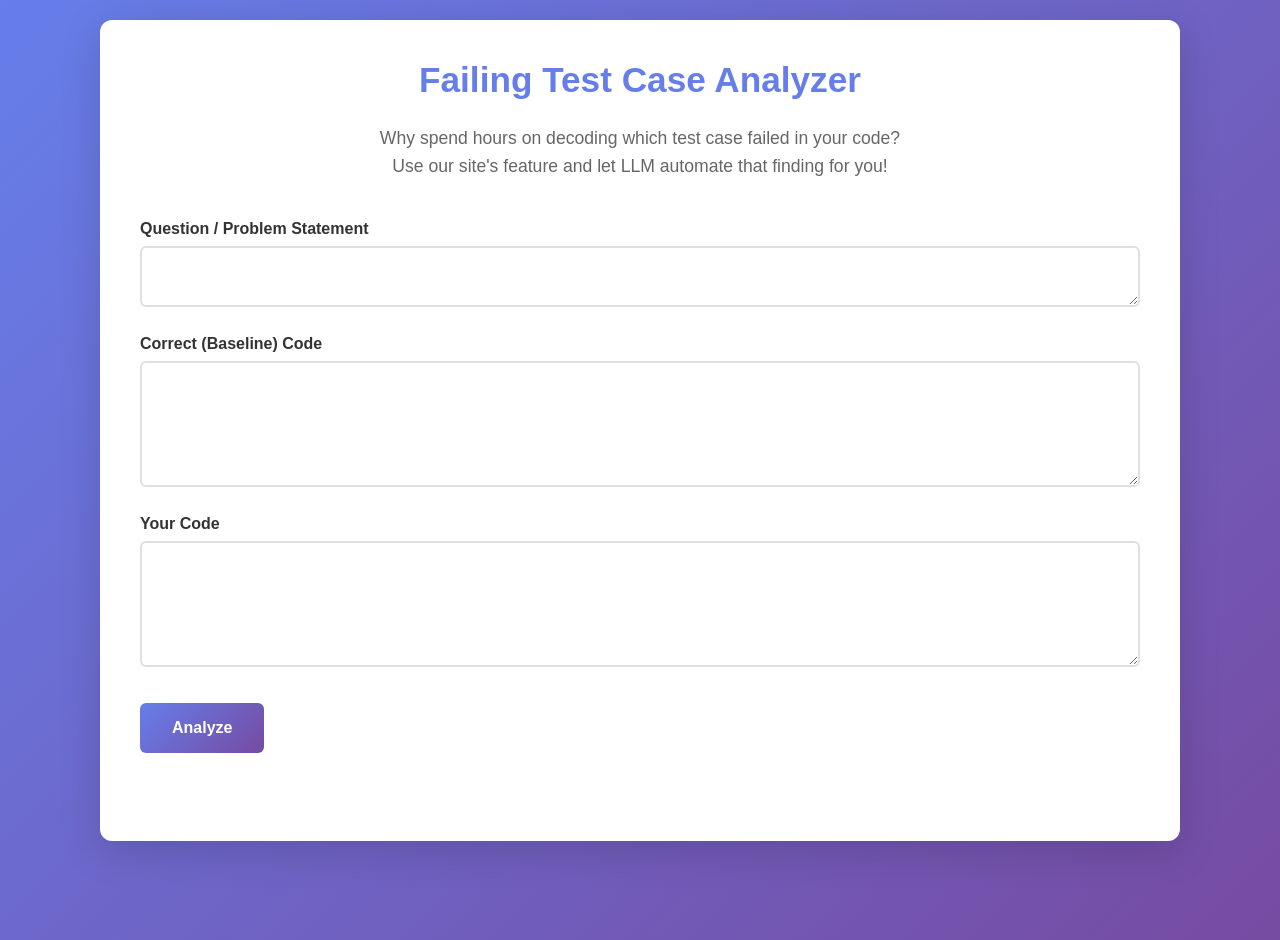
==== templates/index.html @ 674622d2 "Added a frontend page to test the api responses, use uvicorn to host the site locally on any desired" ====
<!DOCTYPE html>
<html lang="en">
<head>
    <meta charset="UTF-8" />
    <meta name="viewport" content="width=device-width, initial-scale=1.0" />
    <title>Failing Test Case Analyzer</title>
    <link rel="stylesheet" href="/static/style.css" />
</head>
<body>
    <div class="container">
        <h1>Failing Test Case Analyzer</h1>
        <p class="tagline">Why spend hours on decoding which test case failed in your code? <br />Use our site's feature and let LLM automate that finding for you!</p>

        <form id="demo-form">
            <label for="question">Question / Problem Statement</label>
            <textarea id="question" name="question" rows="2" required></textarea>

            <label for="baseline_code">Correct (Baseline) Code</label>
            <textarea id="baseline_code" name="baseline_code" rows="6" required></textarea>

            <label for="user_code">Your Code</label>
            <textarea id="user_code" name="user_code" rows="6" required></textarea>

            <button type="submit">Analyze</button>
        </form>

        <div id="result" class="result-area"></div>
    </div>

    <script>
        const form = document.getElementById('demo-form');
        const resultDiv = document.getElementById('result');

        form.addEventListener('submit', async (e) => {
            e.preventDefault();
            resultDiv.innerHTML = '<p class="loading">Processing... This may take a minute.</p>';

            const data = {
                question: form.question.value,
                baseline_code: form.baseline_code.value,
                user_code: form.user_code.value,
            };

            try {
                const response = await fetch('/analyze', {
                    method: 'POST',
                    headers: { 'Content-Type': 'application/json' },
                    body: JSON.stringify(data),
                });
                const json = await response.json();
                
                // Parse and display only relevant fields
                displayResults(json);
            } catch (err) {
                resultDiv.innerHTML = '<p class="error">Error: ' + err.message + '</p>';
            }
        });

        function displayResults(data) {
            let html = '<div class="results-wrapper">';

            // Question section
            if (data.question) {
                html += `<div class="result-section">
                    <h3>Question</h3>
                    <div class="result-field">${escapeHtml(data.question)}</div>
                </div>`;
            }

            // Failing Test Case section
            if (data.failing_tc) {
                html += `<div class="result-section">
                    <h3>Failing Test Case</h3>
                    <div class="result-field">${escapeHtml(data.failing_tc)}</div>
                </div>`;
            }

            // Status indicators (boolean fields)
            html += '<div class="result-section status-section">';
            html += '<h3>Analysis Status</h3>';
            html += '<div class="status-row">';

            if (data.verified_failing_tc !== undefined) {
                html += `<div class="status-item">
                    <label>Failing TC Verified:</label>
                    <button class="status-btn ${data.verified_failing_tc ? 'success' : 'error'}">${data.verified_failing_tc ? '✓ Yes' : '✗ No'}</button>
                </div>`;
            }

            if (data.verified_simplified_tc !== undefined) {
                html += `<div class="status-item">
                    <label>Simplified TC Verified:</label>
                    <button class="status-btn ${data.verified_simplified_tc ? 'success' : 'error'}">${data.verified_simplified_tc ? '✓ Yes' : '✗ No'}</button>
                </div>`;
            }

            if (data.valid_tc !== undefined) {
                html += `<div class="status-item">
                    <label>Valid Test Case:</label>
                    <button class="status-btn ${data.valid_tc ? 'success' : 'error'}">${data.valid_tc ? '✓ Yes' : '✗ No'}</button>
                </div>`;
            }

            html += '</div></div>';

            // Final Explanation (prominent section) - prefer parsed_explanation
            if (data.parsed_explanation && Array.isArray(data.parsed_explanation) && data.parsed_explanation.length > 0) {
                html += `<div class="result-section explanation-section">
                    <h2>Explanation</h2>
                    <div class="explanation-content" id="explanation-content"></div>
                </div>`;
            } else if (data.final_explanation) {
                html += `<div class="result-section explanation-section">
                    <h2>Explanation</h2>
                    <div class="explanation-content">${escapeHtml(data.final_explanation).replace(/\n/g, '<br>')}</div>
                </div>`;
            }

            html += '</div>';
            resultDiv.innerHTML = html;

            // render parsed explanation blocks if present
            if (data.parsed_explanation && Array.isArray(data.parsed_explanation)) {
                const container = document.getElementById('explanation-content');
                if (container) {
                    container.innerHTML = renderBlocks(data.parsed_explanation);
                    // add interaction: arrow chips clickable
                    container.querySelectorAll('.arrow-chip').forEach(chip => {
                        chip.addEventListener('click', () => {
                            container.querySelectorAll('.arrow-chip').forEach(c=>c.classList.remove('active'));
                            chip.classList.add('active');
                        })
                    });
                }
            }
        }

        function renderBlocks(blocks) {
            let out = '';
            for (const b of blocks) {
                if (b.type === 'heading') {
                    out += `<h3>${renderInline(b.inline)}</h3>`;
                } else if (b.type === 'subheading') {
                    out += `<h4 style="margin-top:0.25rem;color:#444">${renderInline(b.inline)}</h4>`;
                } else if (b.type === 'paragraph') {
                    out += `<div class="para">${renderInline(b.inline).replace(/\n/g,'<br>')}</div>`;
                } else if (b.type === 'bullet_list' || b.type === 'ordered_list') {
                    const tag = b.type === 'ordered_list' ? 'ol' : 'ul';
                    out += `<${tag}>`;
                    for (const item of b.items) {
                        out += `<li>${renderInline(item.inline)}</li>`;
                    }
                    out += `</${tag}>`;
                } else if (b.type === 'arrow_line') {
                    out += `<div class="arrow-line">`;
                    b.steps.forEach((step, idx) => {
                        out += `<span class="arrow-chip" data-idx="${idx}">${renderInline(step)}</span>`;
                        if (idx < b.steps.length-1) out += `<span class="arrow-sep">→</span>`;
                    });
                    out += `</div>`;
                }
            }
            return out;
        }

        function renderInline(inlineSegments) {
            if (!Array.isArray(inlineSegments)) return '';
            let html = '';
            for (const seg of inlineSegments) {
                if (seg.type === 'bold') {
                    html += `<strong>${escapeHtml(seg.text)}</strong>`;
                } else {
                    html += escapeHtml(seg.text);
                }
            }
            return html;
        }

        function escapeHtml(text) {
            const div = document.createElement('div');
            div.textContent = text;
            return div.innerHTML;
        }
    </script>
</body>
</html>
---- static/style.css ----
body {
  font-family: -apple-system, BlinkMacSystemFont, 'Segoe UI', Roboto, Helvetica, Arial, sans-serif;
  background: linear-gradient(135deg, #667eea 0%, #764ba2 100%);
  margin: 0;
  padding: 20px;
  color: #333;
  min-height: 100vh;
}

.container {
  max-width: 1000px;
  margin: 0 auto;
  background: #fff;
  border-radius: 12px;
  box-shadow: 0 10px 40px rgba(0, 0, 0, 0.15);
  padding: 2.5rem;
}

h1 {
  margin-top: 0;
  text-align: center;
  color: #667eea;
  font-size: 2.2rem;
}

.tagline {
  text-align: center;
  font-size: 1.1rem;
  color: #666;
  margin-bottom: 2.5rem;
  line-height: 1.6;
}

label {
  display: block;
  margin: 1.5rem 0 0.5rem;
  font-weight: 600;
  color: #333;
}

textarea {
  width: 100%;
  padding: 0.8rem;
  font-family: 'Courier New', monospace;
  font-size: 0.9rem;
  border: 2px solid #e0e0e0;
  border-radius: 6px;
  box-sizing: border-box;
  transition: border-color 0.3s;
}

textarea:focus {
  outline: none;
  border-color: #667eea;
}

button[type="submit"] {
  margin-top: 2rem;
  padding: 1rem 2rem;
  font-size: 1rem;
  font-weight: 600;
  background: linear-gradient(135deg, #667eea 0%, #764ba2 100%);
  color: #fff;
  border: none;
  border-radius: 6px;
  cursor: pointer;
  transition: transform 0.2s, box-shadow 0.2s;
}

button[type="submit"]:hover {
  transform: translateY(-2px);
  box-shadow: 0 5px 20px rgba(102, 126, 234, 0.4);
}

button[type="submit"]:active {
  transform: translateY(0);
}

/* Results Section */
.result-area {
  margin-top: 3rem;
}

.results-wrapper {
  display: flex;
  flex-direction: column;
  gap: 2rem;
}

.result-section {
  background: #f9f9f9;
  border-left: 4px solid #667eea;
  padding: 1.5rem;
  border-radius: 6px;
  animation: slideIn 0.3s ease-out;
}

@keyframes slideIn {
  from {
    opacity: 0;
    transform: translateY(10px);
  }
  to {
    opacity: 1;
    transform: translateY(0);
  }
}

.result-section h3 {
  margin-top: 0;
  color: #667eea;
  font-size: 1.1rem;
  margin-bottom: 1rem;
}

.result-section h2 {
  margin-top: 0;
  color: #764ba2;
  font-size: 1.4rem;
}

.result-field {
  background: #fff;
  padding: 1rem;
  border-radius: 4px;
  line-height: 1.6;
  white-space: pre-wrap;
  word-wrap: break-word;
  font-family: 'Courier New', monospace;
  font-size: 0.95rem;
  color: #333;
}

/* Status Section */
.status-section {
  border-left-color: #764ba2;
}

.status-row {
  display: flex;
  gap: 1.5rem;
  flex-wrap: wrap;
}

.status-item {
  display: flex;
  align-items: center;
  gap: 0.8rem;
}

.status-item label {
  margin: 0;
  font-size: 0.95rem;
  font-weight: 600;
}

.status-btn {
  padding: 0.5rem 1rem;
  border: none;
  border-radius: 4px;
  font-weight: 600;
  cursor: default;
  font-size: 0.9rem;
  color: #fff;
  transition: transform 0.2s;
}

.status-btn.success {
  background: #10b981;
  box-shadow: 0 2px 8px rgba(16, 185, 129, 0.3);
}

.status-btn.error {
  background: #ef4444;
  box-shadow: 0 2px 8px rgba(239, 68, 68, 0.3);
}

/* Explanation Section (Prominent) */
.explanation-section {
  border-left-color: #10b981;
  background: linear-gradient(to bottom right, #f0fdf4, #f9f9f9);
  border: 2px solid #10b981;
  border-left: 4px solid #10b981;
  padding: 2rem;
}

.explanation-section h2 {
  color: #10b981;
  margin-bottom: 1.5rem;
  font-size: 1.5rem;
}

.explanation-content {
  background: #fff;
  padding: 1.5rem;
  border-radius: 6px;
  line-height: 1.8;
  font-size: 1rem;
  color: #222;
  border: 1px solid #e5e7eb;
}

.arrow-line {
  display: flex;
  gap: 0.5rem;
  align-items: center;
  flex-wrap: wrap;
}

.arrow-chip {
  background: #eef2ff;
  color: #2b2b2b;
  padding: 0.45rem 0.75rem;
  border-radius: 999px;
  font-weight: 600;
  cursor: pointer;
  border: 1px solid #dbeafe;
}

.arrow-chip.active {
  background: #667eea;
  color: #fff;
  box-shadow: 0 6px 18px rgba(102, 126, 234, 0.28);
}

.arrow-sep {
  color: #9ca3af;
  font-weight: 700;
}

ol, ul {
  padding-left: 1.2rem;
  margin: 0.5rem 0 0.5rem 0;
}

li {
  margin: 0.35rem 0;
}

.error {
  color: #ef4444;
  font-weight: 600;
}

.loading {
  text-align: center;
  color: #667eea;
  font-size: 1.1rem;
  font-weight: 500;
  padding: 2rem;
}

/* Responsive Design */
@media (max-width: 768px) {
  .container {
    padding: 1.5rem;
  }

  h1 {
    font-size: 1.8rem;
  }

  .status-row {
    flex-direction: column;
    gap: 1rem;
  }

  .status-item {
    flex-direction: column;
    align-items: flex-start;
  }

  .explanation-section {
    padding: 1.5rem;
  }

  .explanation-content {
    font-size: 0.95rem;
  }
}
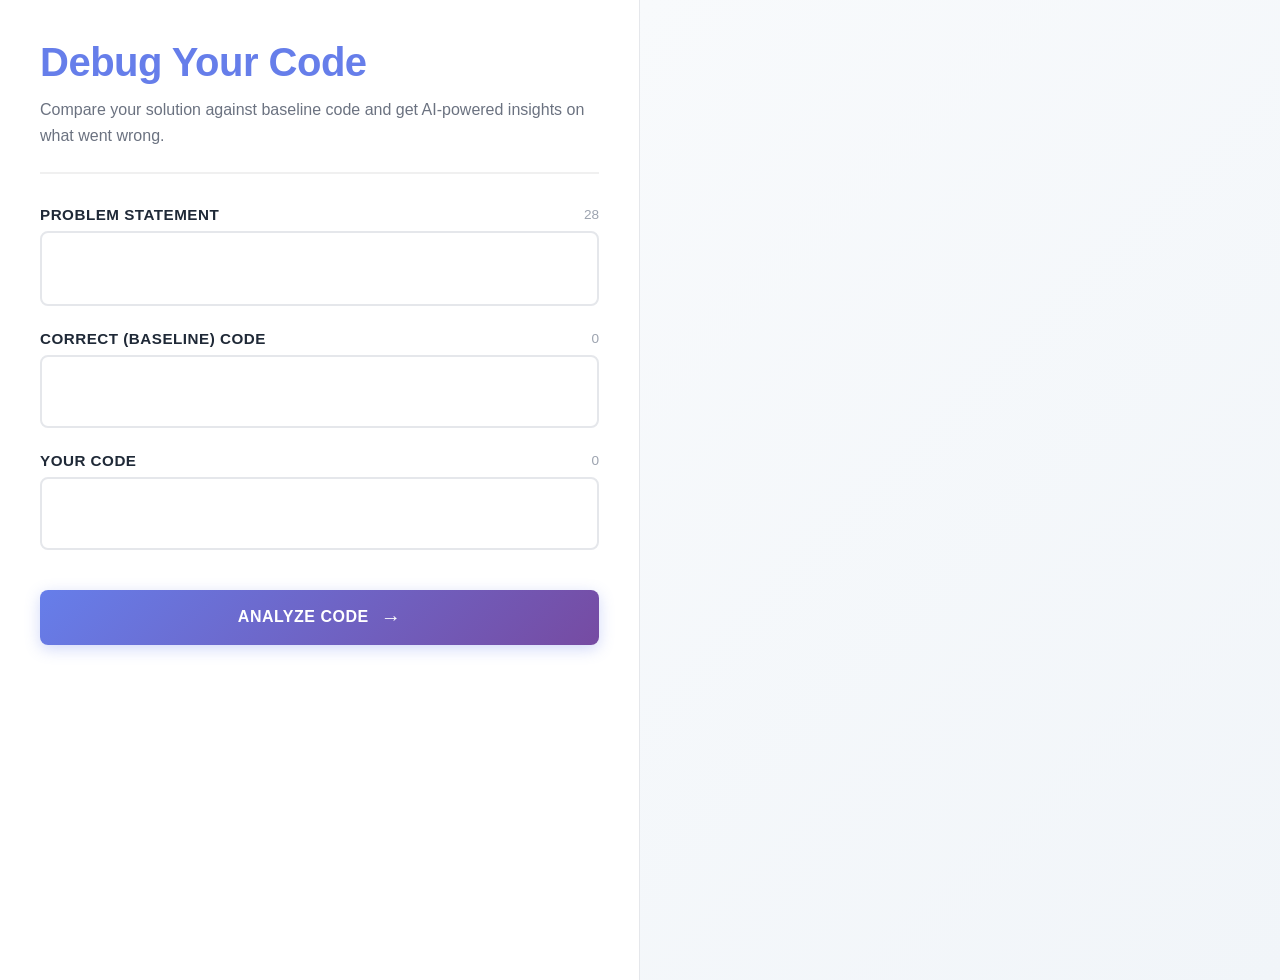
==== commit 6f133a3b: "✨ Major UI/UX improvements and Python code validation - Complete redesign with professional two-colu" ====
--- a/templates/index.html
+++ b/templates/index.html
@@ -3,43 +3,208 @@
 <head>
     <meta charset="UTF-8" />
     <meta name="viewport" content="width=device-width, initial-scale=1.0" />
-    <title>Failing Test Case Analyzer</title>
+    <title>Failing Test Case Analyzer | Debug Your Competitive Code</title>
     <link rel="stylesheet" href="/static/style.css" />
 </head>
 <body>
-    <div class="container">
-        <h1>Failing Test Case Analyzer</h1>
-        <p class="tagline">Why spend hours on decoding which test case failed in your code? <br />Use our site's feature and let LLM automate that finding for you!</p>
-
-        <form id="demo-form">
-            <label for="question">Question / Problem Statement</label>
-            <textarea id="question" name="question" rows="2" required></textarea>
-
-            <label for="baseline_code">Correct (Baseline) Code</label>
-            <textarea id="baseline_code" name="baseline_code" rows="6" required></textarea>
-
-            <label for="user_code">Your Code</label>
-            <textarea id="user_code" name="user_code" rows="6" required></textarea>
-
-            <button type="submit">Analyze</button>
-        </form>
-
-        <div id="result" class="result-area"></div>
+    <div class="main-layout">
+        <!-- Left Section: Input Form -->
+        <div class="input-section">
+            <div class="input-container">
+                <div class="header">
+                    <h1>Debug Your Code</h1>
+                    <p class="subtitle">Compare your solution against baseline code and get AI-powered insights on what went wrong.</p>
+                </div>
+
+                <form id="demo-form">
+                    <!-- Question Input -->
+                    <div class="form-group">
+                        <label for="question">
+                            <span class="label-text">Problem Statement</span>
+                            <span class="char-count" id="question-count">0</span>
+                        </label>
+                        <div class="textarea-wrapper">
+                            <textarea 
+                                id="question" 
+                                name="question" 
+                                class="expandable-textarea"
+                                placeholder="Paste the problem statement here..."
+                                required>
+                            </textarea>
+                            <div class="expandable-actions" id="question-actions" style="display: none;">
+                                <button type="button" class="show-more-btn" data-target="question">Show Less</button>
+                            </div>
+                        </div>
+                    </div>
+
+                    <!-- Baseline Code Input -->
+                    <div class="form-group">
+                        <label for="baseline_code">
+                            <span class="label-text">Correct (Baseline) Code</span>
+                            <span class="char-count" id="baseline-count">0</span>
+                        </label>
+                        <div class="textarea-wrapper">
+                            <textarea 
+                                id="baseline_code" 
+                                name="baseline_code" 
+                                class="expandable-textarea code-textarea"
+                                placeholder="Paste the correct solution here..."
+                                required>
+                            </textarea>
+                            <div class="expandable-actions" id="baseline-actions" style="display: none;">
+                                <button type="button" class="show-more-btn" data-target="baseline_code">Show Less</button>
+                            </div>
+                        </div>
+                    </div>
+
+                    <!-- User Code Input -->
+                    <div class="form-group">
+                        <label for="user_code">
+                            <span class="label-text">Your Code</span>
+                            <span class="char-count" id="user-count">0</span>
+                        </label>
+                        <div class="textarea-wrapper">
+                            <textarea 
+                                id="user_code" 
+                                name="user_code" 
+                                class="expandable-textarea code-textarea"
+                                placeholder="Paste your solution here..."
+                                required>
+                            </textarea>
+                            <div class="expandable-actions" id="user-actions" style="display: none;">
+                                <button type="button" class="show-more-btn" data-target="user_code">Show Less</button>
+                            </div>
+                        </div>
+                    </div>
+
+                    <button type="submit" class="analyze-btn" id="analyze-btn">
+                        <span class="btn-text">Analyze Code</span>
+                        <span class="btn-icon">→</span>
+                    </button>
+                </form>
+            </div>
+        </div>
+
+        <!-- Right Section: Output Area -->
+        <div class="output-section">
+            <div class="output-container">
+                <!-- Streaming Output Area -->
+                <div id="streaming-area" class="streaming-area" style="display: none;">
+                    <div class="streaming-header">
+                        <h2>Processing...</h2>
+                        <div class="spinner"></div>
+                    </div>
+                    <div id="stream-output" class="stream-output">
+                        <p class="stream-message">Analyzing your code with AI...</p>
+                    </div>
+                </div>
+
+                <!-- Results Area -->
+                <div id="result" class="result-area"></div>
+            </div>
+        </div>
     </div>
 
     <script>
         const form = document.getElementById('demo-form');
         const resultDiv = document.getElementById('result');
-
+        const streamingArea = document.getElementById('streaming-area');
+        const streamOutput = document.getElementById('stream-output');
+        const analyzeBtn = document.getElementById('analyze-btn');
+        const inputSection = document.querySelector('.input-section');
+        const outputSection = document.querySelector('.output-section');
+
+        // Character count and expandable textarea logic
+        document.querySelectorAll('.expandable-textarea').forEach(textarea => {
+            const textareaId = textarea.id;
+            const countEl = document.getElementById(textareaId.replace('_', '-') + '-count');
+            const actionsId = textareaId + '-actions';
+            const actionsEl = document.getElementById(actionsId);
+            const MAX_COLLAPSED_HEIGHT = 150; // pixels
+
+            function updateCharCount() {
+                if (countEl) countEl.textContent = textarea.value.length;
+            }
+
+            function checkExpandable() {
+                if (textarea.scrollHeight > MAX_COLLAPSED_HEIGHT) {
+                    textarea.classList.add('collapsed');
+                    if (actionsEl) actionsEl.style.display = 'block';
+                } else {
+                    textarea.classList.remove('collapsed');
+                    if (actionsEl) actionsEl.style.display = 'none';
+                }
+            }
+
+            textarea.addEventListener('input', () => {
+                updateCharCount();
+                checkExpandable();
+            });
+
+            updateCharCount();
+            setTimeout(checkExpandable, 100);
+        });
+
+        // Show More / Show Less functionality
+        document.querySelectorAll('.show-more-btn').forEach(btn => {
+            btn.addEventListener('click', (e) => {
+                e.preventDefault();
+                const targetId = btn.getAttribute('data-target');
+                const textarea = document.getElementById(targetId);
+                const isCollapsed = textarea.classList.contains('collapsed');
+                
+                if (isCollapsed) {
+                    textarea.classList.remove('collapsed');
+                    btn.textContent = 'Show Less';
+                } else {
+                    textarea.classList.add('collapsed');
+                    btn.textContent = 'Show More';
+                }
+            });
+        });
+
+        // Form submission
         form.addEventListener('submit', async (e) => {
             e.preventDefault();
-            resultDiv.innerHTML = '<p class="loading">Processing... This may take a minute.</p>';
+            
+            // Show streaming area and scroll to it
+            streamingArea.style.display = 'block';
+            resultDiv.innerHTML = '';
+            
+            // Smooth scroll to streaming area
+            setTimeout(() => {
+                streamingArea.scrollIntoView({ behavior: 'smooth', block: 'start' });
+            }, 100);
 
             const data = {
                 question: form.question.value,
                 baseline_code: form.baseline_code.value,
                 user_code: form.user_code.value,
             };
+
+            // Simulate streaming messages
+            const streamMessages = [
+                '🔍 Validating Python syntax...',
+                '⚙️ Setting up analysis pipeline...',
+                '🤖 Running LLM analysis...',
+                '📊 Extracting failing test cases...',
+                '✨ Generating explanation...',
+                '🎯 Finalizing results...'
+            ];
+
+            let msgIndex = 0;
+            const msgInterval = setInterval(() => {
+                if (msgIndex < streamMessages.length) {
+                    const msg = streamMessages[msgIndex];
+                    const msgEl = document.createElement('p');
+                    msgEl.className = 'stream-message';
+                    msgEl.textContent = msg;
+                    streamOutput.appendChild(msgEl);
+                    msgIndex++;
+                } else {
+                    clearInterval(msgInterval);
+                }
+            }, 800);
 
             try {
                 const response = await fetch('/analyze', {
@@ -47,12 +212,36 @@
                     headers: { 'Content-Type': 'application/json' },
                     body: JSON.stringify(data),
                 });
+
                 const json = await response.json();
-                
-                // Parse and display only relevant fields
-                displayResults(json);
+
+                // Check for errors
+                if (!response.ok || json.error) {
+                    clearInterval(msgInterval);
+                    streamOutput.innerHTML = '';
+                    const errorEl = document.createElement('div');
+                    errorEl.className = 'stream-error';
+                    errorEl.innerHTML = `
+                        <p class="error-title">❌ ${json.error}</p>
+                        <p class="error-msg">${json.message}</p>
+                    `;
+                    streamOutput.appendChild(errorEl);
+                    return;
+                }
+
+                // Hide streaming and show results after a brief delay
+                clearInterval(msgInterval);
+                setTimeout(() => {
+                    streamingArea.style.display = 'none';
+                    displayResults(json);
+                }, 1000);
             } catch (err) {
-                resultDiv.innerHTML = '<p class="error">Error: ' + err.message + '</p>';
+                clearInterval(msgInterval);
+                streamOutput.innerHTML = '';
+                const errorEl = document.createElement('div');
+                errorEl.className = 'stream-error';
+                errorEl.innerHTML = `<p class="error-title">❌ Error: ${err.message}</p>`;
+                streamOutput.appendChild(errorEl);
             }
         });
 
@@ -62,7 +251,7 @@
             // Question section
             if (data.question) {
                 html += `<div class="result-section">
-                    <h3>Question</h3>
+                    <h3 class="result-heading">Problem Statement</h3>
                     <div class="result-field">${escapeHtml(data.question)}</div>
                 </div>`;
             }
@@ -70,48 +259,48 @@
             // Failing Test Case section
             if (data.failing_tc) {
                 html += `<div class="result-section">
-                    <h3>Failing Test Case</h3>
-                    <div class="result-field">${escapeHtml(data.failing_tc)}</div>
-                </div>`;
-            }
-
-            // Status indicators (boolean fields)
+                    <h3 class="result-heading">Failing Test Case</h3>
+                    <div class="result-field code-block">${escapeHtml(data.failing_tc)}</div>
+                </div>`;
+            }
+
+            // Status indicators
             html += '<div class="result-section status-section">';
-            html += '<h3>Analysis Status</h3>';
+            html += '<h3 class="result-heading">Analysis Status</h3>';
             html += '<div class="status-row">';
 
             if (data.verified_failing_tc !== undefined) {
                 html += `<div class="status-item">
-                    <label>Failing TC Verified:</label>
-                    <button class="status-btn ${data.verified_failing_tc ? 'success' : 'error'}">${data.verified_failing_tc ? '✓ Yes' : '✗ No'}</button>
+                    <span class="status-label">Failing TC Verified:</span>
+                    <span class="status-badge ${data.verified_failing_tc ? 'success' : 'error'}">${data.verified_failing_tc ? '✓ Yes' : '✗ No'}</span>
                 </div>`;
             }
 
             if (data.verified_simplified_tc !== undefined) {
                 html += `<div class="status-item">
-                    <label>Simplified TC Verified:</label>
-                    <button class="status-btn ${data.verified_simplified_tc ? 'success' : 'error'}">${data.verified_simplified_tc ? '✓ Yes' : '✗ No'}</button>
+                    <span class="status-label">Simplified TC Verified:</span>
+                    <span class="status-badge ${data.verified_simplified_tc ? 'success' : 'error'}">${data.verified_simplified_tc ? '✓ Yes' : '✗ No'}</span>
                 </div>`;
             }
 
             if (data.valid_tc !== undefined) {
                 html += `<div class="status-item">
-                    <label>Valid Test Case:</label>
-                    <button class="status-btn ${data.valid_tc ? 'success' : 'error'}">${data.valid_tc ? '✓ Yes' : '✗ No'}</button>
+                    <span class="status-label">Valid Test Case:</span>
+                    <span class="status-badge ${data.valid_tc ? 'success' : 'error'}">${data.valid_tc ? '✓ Yes' : '✗ No'}</span>
                 </div>`;
             }
 
             html += '</div></div>';
 
-            // Final Explanation (prominent section) - prefer parsed_explanation
+            // Final Explanation
             if (data.parsed_explanation && Array.isArray(data.parsed_explanation) && data.parsed_explanation.length > 0) {
                 html += `<div class="result-section explanation-section">
-                    <h2>Explanation</h2>
+                    <h2 class="explanation-heading">Explanation</h2>
                     <div class="explanation-content" id="explanation-content"></div>
                 </div>`;
             } else if (data.final_explanation) {
                 html += `<div class="result-section explanation-section">
-                    <h2>Explanation</h2>
+                    <h2 class="explanation-heading">Explanation</h2>
                     <div class="explanation-content">${escapeHtml(data.final_explanation).replace(/\n/g, '<br>')}</div>
                 </div>`;
             }
@@ -124,12 +313,11 @@
                 const container = document.getElementById('explanation-content');
                 if (container) {
                     container.innerHTML = renderBlocks(data.parsed_explanation);
-                    // add interaction: arrow chips clickable
                     container.querySelectorAll('.arrow-chip').forEach(chip => {
                         chip.addEventListener('click', () => {
-                            container.querySelectorAll('.arrow-chip').forEach(c=>c.classList.remove('active'));
+                            container.querySelectorAll('.arrow-chip').forEach(c => c.classList.remove('active'));
                             chip.classList.add('active');
-                        })
+                        });
                     });
                 }
             }
@@ -141,9 +329,9 @@
                 if (b.type === 'heading') {
                     out += `<h3>${renderInline(b.inline)}</h3>`;
                 } else if (b.type === 'subheading') {
-                    out += `<h4 style="margin-top:0.25rem;color:#444">${renderInline(b.inline)}</h4>`;
+                    out += `<h4 style="margin-top:0.25rem;color:#555">${renderInline(b.inline)}</h4>`;
                 } else if (b.type === 'paragraph') {
-                    out += `<div class="para">${renderInline(b.inline).replace(/\n/g,'<br>')}</div>`;
+                    out += `<div class="para">${renderInline(b.inline).replace(/\n/g, '<br>')}</div>`;
                 } else if (b.type === 'bullet_list' || b.type === 'ordered_list') {
                     const tag = b.type === 'ordered_list' ? 'ol' : 'ul';
                     out += `<${tag}>`;
@@ -155,7 +343,7 @@
                     out += `<div class="arrow-line">`;
                     b.steps.forEach((step, idx) => {
                         out += `<span class="arrow-chip" data-idx="${idx}">${renderInline(step)}</span>`;
-                        if (idx < b.steps.length-1) out += `<span class="arrow-sep">→</span>`;
+                        if (idx < b.steps.length - 1) out += `<span class="arrow-sep">→</span>`;
                     });
                     out += `</div>`;
                 }
--- a/static/style.css
+++ b/static/style.css
@@ -1,193 +1,501 @@
+/* ============================================
+   Global Styles
+   ============================================ */
+
+* {
+  scroll-behavior: smooth;
+}
+
+html {
+  scroll-behavior: smooth;
+}
+
 body {
-  font-family: -apple-system, BlinkMacSystemFont, 'Segoe UI', Roboto, Helvetica, Arial, sans-serif;
+  font-family: -apple-system, BlinkMacSystemFont, 'Segoe UI', Roboto, 'Helvetica Neue', Arial, sans-serif;
   background: linear-gradient(135deg, #667eea 0%, #764ba2 100%);
   margin: 0;
-  padding: 20px;
-  color: #333;
+  padding: 0;
+  color: #1f2937;
   min-height: 100vh;
 }
 
-.container {
-  max-width: 1000px;
-  margin: 0 auto;
+/* ============================================
+   Main Layout - Two Column
+   ============================================ */
+
+.main-layout {
+  display: grid;
+  grid-template-columns: 1fr 1fr;
+  min-height: 100vh;
+  gap: 0;
+}
+
+.input-section {
   background: #fff;
-  border-radius: 12px;
-  box-shadow: 0 10px 40px rgba(0, 0, 0, 0.15);
+  overflow-y: auto;
+  padding: 0;
+  border-right: 1px solid #e5e7eb;
+}
+
+.output-section {
+  background: linear-gradient(135deg, #f8fafc 0%, #f1f5f9 100%);
+  overflow-y: auto;
+  padding: 0;
+}
+
+.input-container,
+.output-container {
+  max-width: 100%;
   padding: 2.5rem;
 }
 
+.input-container {
+  max-height: 100vh;
+}
+
+.output-container {
+  min-height: 100vh;
+  display: flex;
+  flex-direction: column;
+  justify-content: flex-start;
+}
+
+/* ============================================
+   Header & Typography
+   ============================================ */
+
+.header {
+  margin-bottom: 2rem;
+  padding-bottom: 1.5rem;
+  border-bottom: 2px solid #f0f0f0;
+}
+
 h1 {
-  margin-top: 0;
-  text-align: center;
+  margin: 0;
   color: #667eea;
-  font-size: 2.2rem;
-}
-
-.tagline {
-  text-align: center;
-  font-size: 1.1rem;
-  color: #666;
-  margin-bottom: 2.5rem;
+  font-size: 2.5rem;
+  font-weight: 800;
+  letter-spacing: -0.5px;
+}
+
+.subtitle {
+  margin: 0.75rem 0 0;
+  color: #6b7280;
+  font-size: 1rem;
   line-height: 1.6;
+  font-weight: 400;
+}
+
+h2 {
+  font-size: 1.5rem;
+  font-weight: 700;
+  margin: 0 0 1rem 0;
+}
+
+h3,
+h4 {
+  margin: 1rem 0 0.5rem 0;
+  font-weight: 700;
+}
+
+h3 {
+  font-size: 1.25rem;
+}
+
+h4 {
+  font-size: 1rem;
+}
+
+/* ============================================
+   Form Styling
+   ============================================ */
+
+form {
+  display: flex;
+  flex-direction: column;
+  gap: 1.5rem;
+}
+
+.form-group {
+  display: flex;
+  flex-direction: column;
+  gap: 0.5rem;
 }
 
 label {
-  display: block;
-  margin: 1.5rem 0 0.5rem;
+  display: flex;
+  justify-content: space-between;
+  align-items: center;
+  margin: 0;
   font-weight: 600;
-  color: #333;
+  color: #1f2937;
+  font-size: 0.95rem;
+  text-transform: uppercase;
+  letter-spacing: 0.5px;
+}
+
+.label-text {
+  flex: 1;
+}
+
+.char-count {
+  color: #9ca3af;
+  font-size: 0.85rem;
+  font-weight: 400;
+  text-transform: none;
+  letter-spacing: normal;
+}
+
+.textarea-wrapper {
+  position: relative;
+  display: flex;
+  flex-direction: column;
 }
 
 textarea {
   width: 100%;
-  padding: 0.8rem;
-  font-family: 'Courier New', monospace;
+  padding: 0.875rem;
+  font-family: 'SF Mono', Monaco, 'Cascadia Code', 'Courier New', monospace;
   font-size: 0.9rem;
-  border: 2px solid #e0e0e0;
-  border-radius: 6px;
+  line-height: 1.5;
+  border: 2px solid #e5e7eb;
+  border-radius: 8px;
   box-sizing: border-box;
-  transition: border-color 0.3s;
+  background: #fff;
+  color: #1f2937;
+  transition: all 0.3s ease;
+  resize: none;
+  max-height: 200px;
+  overflow-y: auto;
 }
 
 textarea:focus {
   outline: none;
   border-color: #667eea;
-}
-
-button[type="submit"] {
-  margin-top: 2rem;
+  box-shadow: 0 0 0 3px rgba(102, 126, 234, 0.1);
+  background: #fafbfc;
+}
+
+textarea.code-textarea {
+  font-size: 0.85rem;
+}
+
+textarea.collapsed {
+  max-height: 150px;
+  overflow: hidden;
+}
+
+.expandable-actions {
+  display: flex;
+  justify-content: flex-end;
+  margin-top: 0.5rem;
+  padding: 0.5rem 0;
+  gap: 0.5rem;
+}
+
+.show-more-btn {
+  padding: 0.4rem 0.8rem;
+  font-size: 0.8rem;
+  background: #f0f0f0;
+  color: #667eea;
+  border: 1px solid #d1d5db;
+  border-radius: 4px;
+  cursor: pointer;
+  font-weight: 600;
+  transition: all 0.2s ease;
+}
+
+.show-more-btn:hover {
+  background: #667eea;
+  color: #fff;
+  border-color: #667eea;
+}
+
+/* ============================================
+   Analyze Button
+   ============================================ */
+
+.analyze-btn {
+  margin-top: 1rem;
   padding: 1rem 2rem;
   font-size: 1rem;
-  font-weight: 600;
+  font-weight: 700;
   background: linear-gradient(135deg, #667eea 0%, #764ba2 100%);
   color: #fff;
   border: none;
+  border-radius: 8px;
+  cursor: pointer;
+  transition: all 0.3s ease;
+  display: flex;
+  align-items: center;
+  justify-content: center;
+  gap: 0.75rem;
+  text-transform: uppercase;
+  letter-spacing: 0.5px;
+  box-shadow: 0 4px 15px rgba(102, 126, 234, 0.3);
+}
+
+.analyze-btn:hover {
+  transform: translateY(-2px);
+  box-shadow: 0 8px 25px rgba(102, 126, 234, 0.4);
+}
+
+.analyze-btn:active {
+  transform: translateY(0);
+}
+
+.btn-icon {
+  transition: transform 0.3s ease;
+  font-size: 1.25rem;
+}
+
+.analyze-btn:hover .btn-icon {
+  transform: translateX(4px);
+}
+
+/* ============================================
+   Streaming Output Area
+   ============================================ */
+
+.streaming-area {
+  animation: slideUp 0.4s ease-out;
+  background: #fff;
+  padding: 2rem;
+  border-radius: 12px;
+  box-shadow: 0 4px 20px rgba(0, 0, 0, 0.08);
+  margin-bottom: 2rem;
+}
+
+@keyframes slideUp {
+  from {
+    opacity: 0;
+    transform: translateY(20px);
+  }
+  to {
+    opacity: 1;
+    transform: translateY(0);
+  }
+}
+
+.streaming-header {
+  display: flex;
+  align-items: center;
+  gap: 1rem;
+  margin-bottom: 1.5rem;
+  padding-bottom: 1.5rem;
+  border-bottom: 2px solid #f0f0f0;
+}
+
+.streaming-header h2 {
+  margin: 0;
+  color: #667eea;
+  font-size: 1.4rem;
+}
+
+.spinner {
+  width: 24px;
+  height: 24px;
+  border: 3px solid #e5e7eb;
+  border-top-color: #667eea;
+  border-radius: 50%;
+  animation: spin 0.8s linear infinite;
+}
+
+@keyframes spin {
+  to {
+    transform: rotate(360deg);
+  }
+}
+
+.stream-output {
+  display: flex;
+  flex-direction: column;
+  gap: 0.75rem;
+  max-height: 400px;
+  overflow-y: auto;
+  padding: 1rem;
+  background: #f9fafb;
   border-radius: 6px;
-  cursor: pointer;
-  transition: transform 0.2s, box-shadow 0.2s;
-}
-
-button[type="submit"]:hover {
-  transform: translateY(-2px);
-  box-shadow: 0 5px 20px rgba(102, 126, 234, 0.4);
-}
-
-button[type="submit"]:active {
-  transform: translateY(0);
-}
-
-/* Results Section */
-.result-area {
-  margin-top: 3rem;
-}
-
-.results-wrapper {
-  display: flex;
-  flex-direction: column;
-  gap: 2rem;
-}
-
-.result-section {
-  background: #f9f9f9;
-  border-left: 4px solid #667eea;
-  padding: 1.5rem;
-  border-radius: 6px;
+}
+
+.stream-message {
+  padding: 0.75rem 1rem;
+  background: #eef2ff;
+  color: #2b2b2b;
+  border-left: 3px solid #667eea;
+  border-radius: 4px;
+  margin: 0;
+  font-size: 0.9rem;
   animation: slideIn 0.3s ease-out;
 }
 
 @keyframes slideIn {
   from {
     opacity: 0;
-    transform: translateY(10px);
+    transform: translateX(-10px);
   }
   to {
     opacity: 1;
-    transform: translateY(0);
-  }
-}
-
-.result-section h3 {
+    transform: translateX(0);
+  }
+}
+
+.stream-error {
+  padding: 1.5rem;
+  background: #fee2e2;
+  border: 1px solid #fecaca;
+  border-radius: 8px;
+  text-align: center;
+}
+
+.error-title {
+  margin: 0 0 0.5rem 0;
+  color: #dc2626;
+  font-weight: 700;
+  font-size: 1rem;
+}
+
+.error-msg {
+  margin: 0;
+  color: #991b1b;
+  font-size: 0.95rem;
+}
+
+/* ============================================
+   Results Section
+   ============================================ */
+
+.result-area {
+  width: 100%;
+}
+
+.results-wrapper {
+  display: flex;
+  flex-direction: column;
+  gap: 1.5rem;
+  animation: fadeInDelay 0.5s ease-out;
+}
+
+@keyframes fadeInDelay {
+  from {
+    opacity: 0;
+  }
+  to {
+    opacity: 1;
+  }
+}
+
+.result-section {
+  background: #fff;
+  border: 1px solid #e5e7eb;
+  border-left: 4px solid #667eea;
+  padding: 1.5rem;
+  border-radius: 8px;
+  box-shadow: 0 2px 8px rgba(0, 0, 0, 0.04);
+  transition: all 0.3s ease;
+}
+
+.result-section:hover {
+  box-shadow: 0 4px 16px rgba(0, 0, 0, 0.08);
+}
+
+.result-heading {
   margin-top: 0;
+  margin-bottom: 1rem;
   color: #667eea;
   font-size: 1.1rem;
-  margin-bottom: 1rem;
-}
-
-.result-section h2 {
-  margin-top: 0;
-  color: #764ba2;
-  font-size: 1.4rem;
+  text-transform: uppercase;
+  letter-spacing: 0.5px;
+  font-weight: 700;
 }
 
 .result-field {
-  background: #fff;
+  background: #f9fafb;
   padding: 1rem;
-  border-radius: 4px;
+  border-radius: 6px;
   line-height: 1.6;
   white-space: pre-wrap;
   word-wrap: break-word;
-  font-family: 'Courier New', monospace;
-  font-size: 0.95rem;
-  color: #333;
-}
-
-/* Status Section */
+  font-family: 'SF Mono', Monaco, 'Cascadia Code', 'Courier New', monospace;
+  font-size: 0.9rem;
+  color: #1f2937;
+  border: 1px solid #e5e7eb;
+}
+
+.code-block {
+  background: #1f2937;
+  color: #e5e7eb;
+  padding: 1rem;
+  overflow-x: auto;
+  font-size: 0.85rem;
+}
+
+/* ============================================
+   Status Section
+   ============================================ */
+
 .status-section {
   border-left-color: #764ba2;
 }
 
 .status-row {
-  display: flex;
-  gap: 1.5rem;
-  flex-wrap: wrap;
+  display: grid;
+  grid-template-columns: repeat(auto-fit, minmax(250px, 1fr));
+  gap: 1rem;
 }
 
 .status-item {
   display: flex;
   align-items: center;
-  gap: 0.8rem;
-}
-
-.status-item label {
-  margin: 0;
-  font-size: 0.95rem;
+  justify-content: space-between;
+  padding: 0.75rem 1rem;
+  background: #f9fafb;
+  border-radius: 6px;
+  border: 1px solid #e5e7eb;
+}
+
+.status-label {
   font-weight: 600;
-}
-
-.status-btn {
-  padding: 0.5rem 1rem;
-  border: none;
+  color: #4b5563;
+  font-size: 0.9rem;
+}
+
+.status-badge {
+  padding: 0.35rem 0.7rem;
   border-radius: 4px;
-  font-weight: 600;
-  cursor: default;
-  font-size: 0.9rem;
+  font-weight: 700;
+  font-size: 0.8rem;
+  text-transform: uppercase;
+  letter-spacing: 0.5px;
   color: #fff;
-  transition: transform 0.2s;
-}
-
-.status-btn.success {
+}
+
+.status-badge.success {
   background: #10b981;
-  box-shadow: 0 2px 8px rgba(16, 185, 129, 0.3);
-}
-
-.status-btn.error {
+  box-shadow: 0 2px 8px rgba(16, 185, 129, 0.2);
+}
+
+.status-badge.error {
   background: #ef4444;
-  box-shadow: 0 2px 8px rgba(239, 68, 68, 0.3);
-}
-
-/* Explanation Section (Prominent) */
+  box-shadow: 0 2px 8px rgba(239, 68, 68, 0.2);
+}
+
+/* ============================================
+   Explanation Section
+   ============================================ */
+
 .explanation-section {
   border-left-color: #10b981;
-  background: linear-gradient(to bottom right, #f0fdf4, #f9f9f9);
-  border: 2px solid #10b981;
-  border-left: 4px solid #10b981;
-  padding: 2rem;
-}
-
-.explanation-section h2 {
+  background: linear-gradient(135deg, #f0fdf4 0%, #f9fafb 100%);
+  border: 2px solid #d1fae5;
+}
+
+.explanation-heading {
   color: #10b981;
   margin-bottom: 1.5rem;
   font-size: 1.5rem;
+  text-transform: uppercase;
+  letter-spacing: 0.5px;
 }
 
 .explanation-content {
@@ -195,86 +503,152 @@
   padding: 1.5rem;
   border-radius: 6px;
   line-height: 1.8;
-  font-size: 1rem;
-  color: #222;
+  font-size: 0.95rem;
+  color: #1f2937;
   border: 1px solid #e5e7eb;
 }
+
+.explanation-content p {
+  margin: 0.75rem 0;
+}
+
+.explanation-content ol,
+.explanation-content ul {
+  margin: 1rem 0;
+  padding-left: 1.5rem;
+}
+
+.explanation-content li {
+  margin: 0.5rem 0;
+  line-height: 1.7;
+}
+
+.para {
+  margin: 0.75rem 0;
+  line-height: 1.7;
+}
+
+/* ============================================
+   Arrow Line (Process Steps)
+   ============================================ */
 
 .arrow-line {
   display: flex;
   gap: 0.5rem;
   align-items: center;
   flex-wrap: wrap;
+  margin: 1rem 0;
+  padding: 1rem;
+  background: #f0f9ff;
+  border-radius: 6px;
+  border: 1px solid #bfdbfe;
 }
 
 .arrow-chip {
-  background: #eef2ff;
-  color: #2b2b2b;
-  padding: 0.45rem 0.75rem;
+  background: #dbeafe;
+  color: #1e40af;
+  padding: 0.5rem 1rem;
   border-radius: 999px;
   font-weight: 600;
   cursor: pointer;
-  border: 1px solid #dbeafe;
+  border: 1px solid #93c5fd;
+  font-size: 0.9rem;
+  white-space: nowrap;
+  transition: all 0.2s ease;
+}
+
+.arrow-chip:hover {
+  background: #bfdbfe;
+  transform: translateY(-2px);
 }
 
 .arrow-chip.active {
   background: #667eea;
   color: #fff;
-  box-shadow: 0 6px 18px rgba(102, 126, 234, 0.28);
+  border-color: #667eea;
+  box-shadow: 0 4px 12px rgba(102, 126, 234, 0.3);
 }
 
 .arrow-sep {
   color: #9ca3af;
   font-weight: 700;
-}
-
-ol, ul {
-  padding-left: 1.2rem;
-  margin: 0.5rem 0 0.5rem 0;
-}
-
-li {
-  margin: 0.35rem 0;
-}
-
-.error {
-  color: #ef4444;
-  font-weight: 600;
-}
-
-.loading {
-  text-align: center;
-  color: #667eea;
-  font-size: 1.1rem;
-  font-weight: 500;
-  padding: 2rem;
-}
-
-/* Responsive Design */
+  font-size: 1.2rem;
+}
+
+/* ============================================
+   Responsive Design
+   ============================================ */
+
+@media (max-width: 1024px) {
+  .main-layout {
+    grid-template-columns: 1fr;
+  }
+
+  .input-section {
+    border-right: none;
+    border-bottom: 1px solid #e5e7eb;
+    max-height: none;
+  }
+
+  .output-section {
+    min-height: auto;
+  }
+
+  .input-container,
+  .output-container {
+    padding: 2rem;
+  }
+}
+
 @media (max-width: 768px) {
-  .container {
+  .input-container,
+  .output-container {
     padding: 1.5rem;
   }
 
   h1 {
-    font-size: 1.8rem;
+    font-size: 2rem;
+  }
+
+  .subtitle {
+    font-size: 0.95rem;
+  }
+
+  textarea {
+    font-size: 0.85rem;
+  }
+
+  .analyze-btn {
+    padding: 0.875rem 1.5rem;
+    font-size: 0.95rem;
   }
 
   .status-row {
-    flex-direction: column;
-    gap: 1rem;
-  }
-
-  .status-item {
+    grid-template-columns: 1fr;
+  }
+
+  .result-section {
+    padding: 1rem;
+  }
+
+  .streaming-area {
+    padding: 1.5rem;
+  }
+
+  .explanation-section {
+    padding: 1.5rem;
+  }
+
+  .explanation-content {
+    padding: 1rem;
+  }
+
+  .arrow-line {
     flex-direction: column;
     align-items: flex-start;
   }
 
-  .explanation-section {
-    padding: 1.5rem;
-  }
-
-  .explanation-content {
-    font-size: 0.95rem;
-  }
-}
+  .arrow-sep {
+    display: none;
+  }
+}
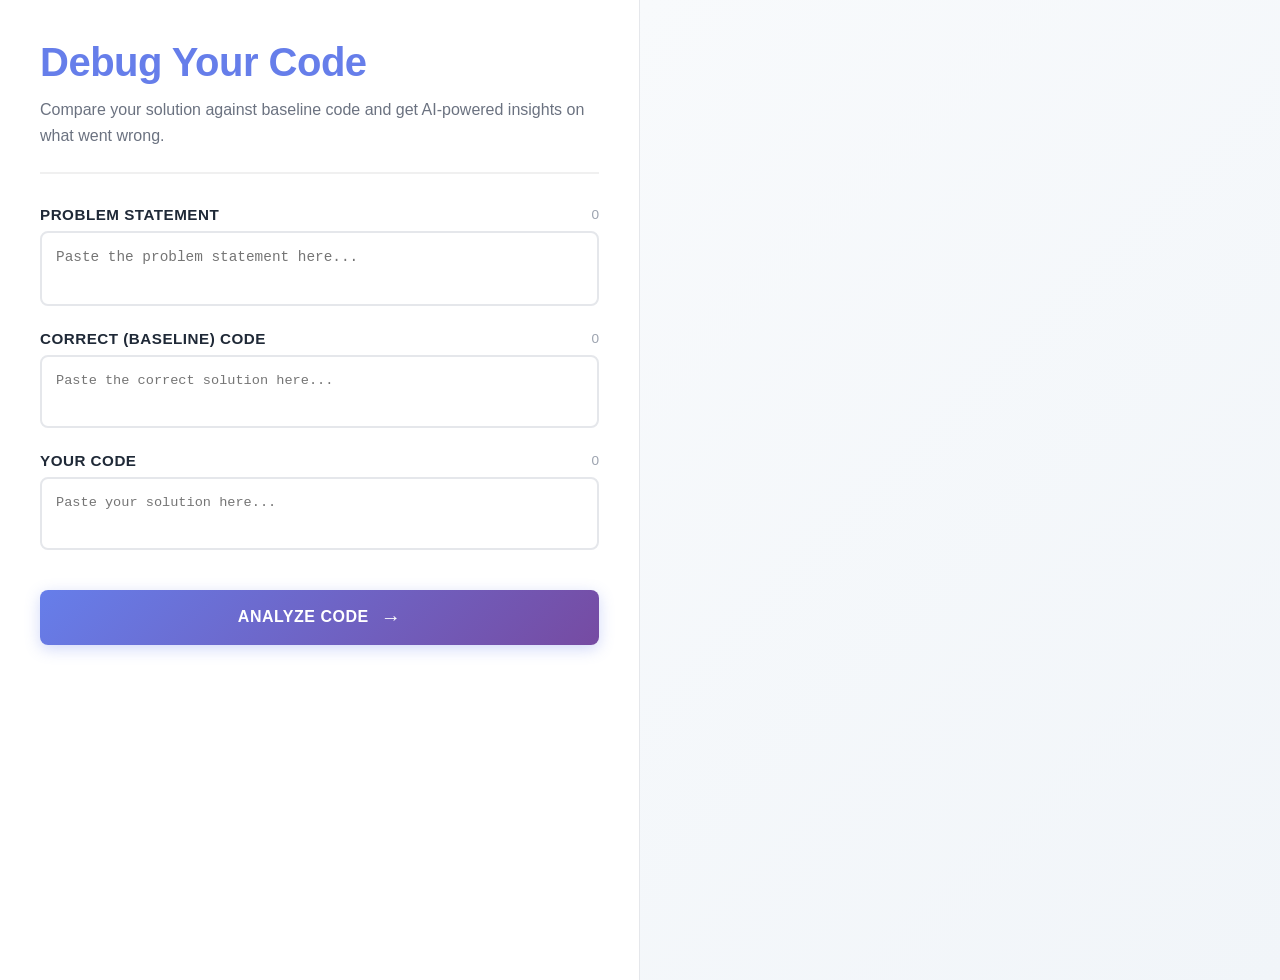
==== commit 885e4e0c: "🐛 Fix: Remove whitespace from textarea tags - Remove unnecessary newlines and spaces inside textarea" ====
--- a/templates/index.html
+++ b/templates/index.html
@@ -24,13 +24,7 @@
                             <span class="char-count" id="question-count">0</span>
                         </label>
                         <div class="textarea-wrapper">
-                            <textarea 
-                                id="question" 
-                                name="question" 
-                                class="expandable-textarea"
-                                placeholder="Paste the problem statement here..."
-                                required>
-                            </textarea>
+                            <textarea id="question" name="question" class="expandable-textarea" placeholder="Paste the problem statement here..." required></textarea>
                             <div class="expandable-actions" id="question-actions" style="display: none;">
                                 <button type="button" class="show-more-btn" data-target="question">Show Less</button>
                             </div>
@@ -44,13 +38,7 @@
                             <span class="char-count" id="baseline-count">0</span>
                         </label>
                         <div class="textarea-wrapper">
-                            <textarea 
-                                id="baseline_code" 
-                                name="baseline_code" 
-                                class="expandable-textarea code-textarea"
-                                placeholder="Paste the correct solution here..."
-                                required>
-                            </textarea>
+                            <textarea id="baseline_code" name="baseline_code" class="expandable-textarea code-textarea" placeholder="Paste the correct solution here..." required></textarea>
                             <div class="expandable-actions" id="baseline-actions" style="display: none;">
                                 <button type="button" class="show-more-btn" data-target="baseline_code">Show Less</button>
                             </div>
@@ -64,13 +52,7 @@
                             <span class="char-count" id="user-count">0</span>
                         </label>
                         <div class="textarea-wrapper">
-                            <textarea 
-                                id="user_code" 
-                                name="user_code" 
-                                class="expandable-textarea code-textarea"
-                                placeholder="Paste your solution here..."
-                                required>
-                            </textarea>
+                            <textarea id="user_code" name="user_code" class="expandable-textarea code-textarea" placeholder="Paste your solution here..." required></textarea>
                             <div class="expandable-actions" id="user-actions" style="display: none;">
                                 <button type="button" class="show-more-btn" data-target="user_code">Show Less</button>
                             </div>
